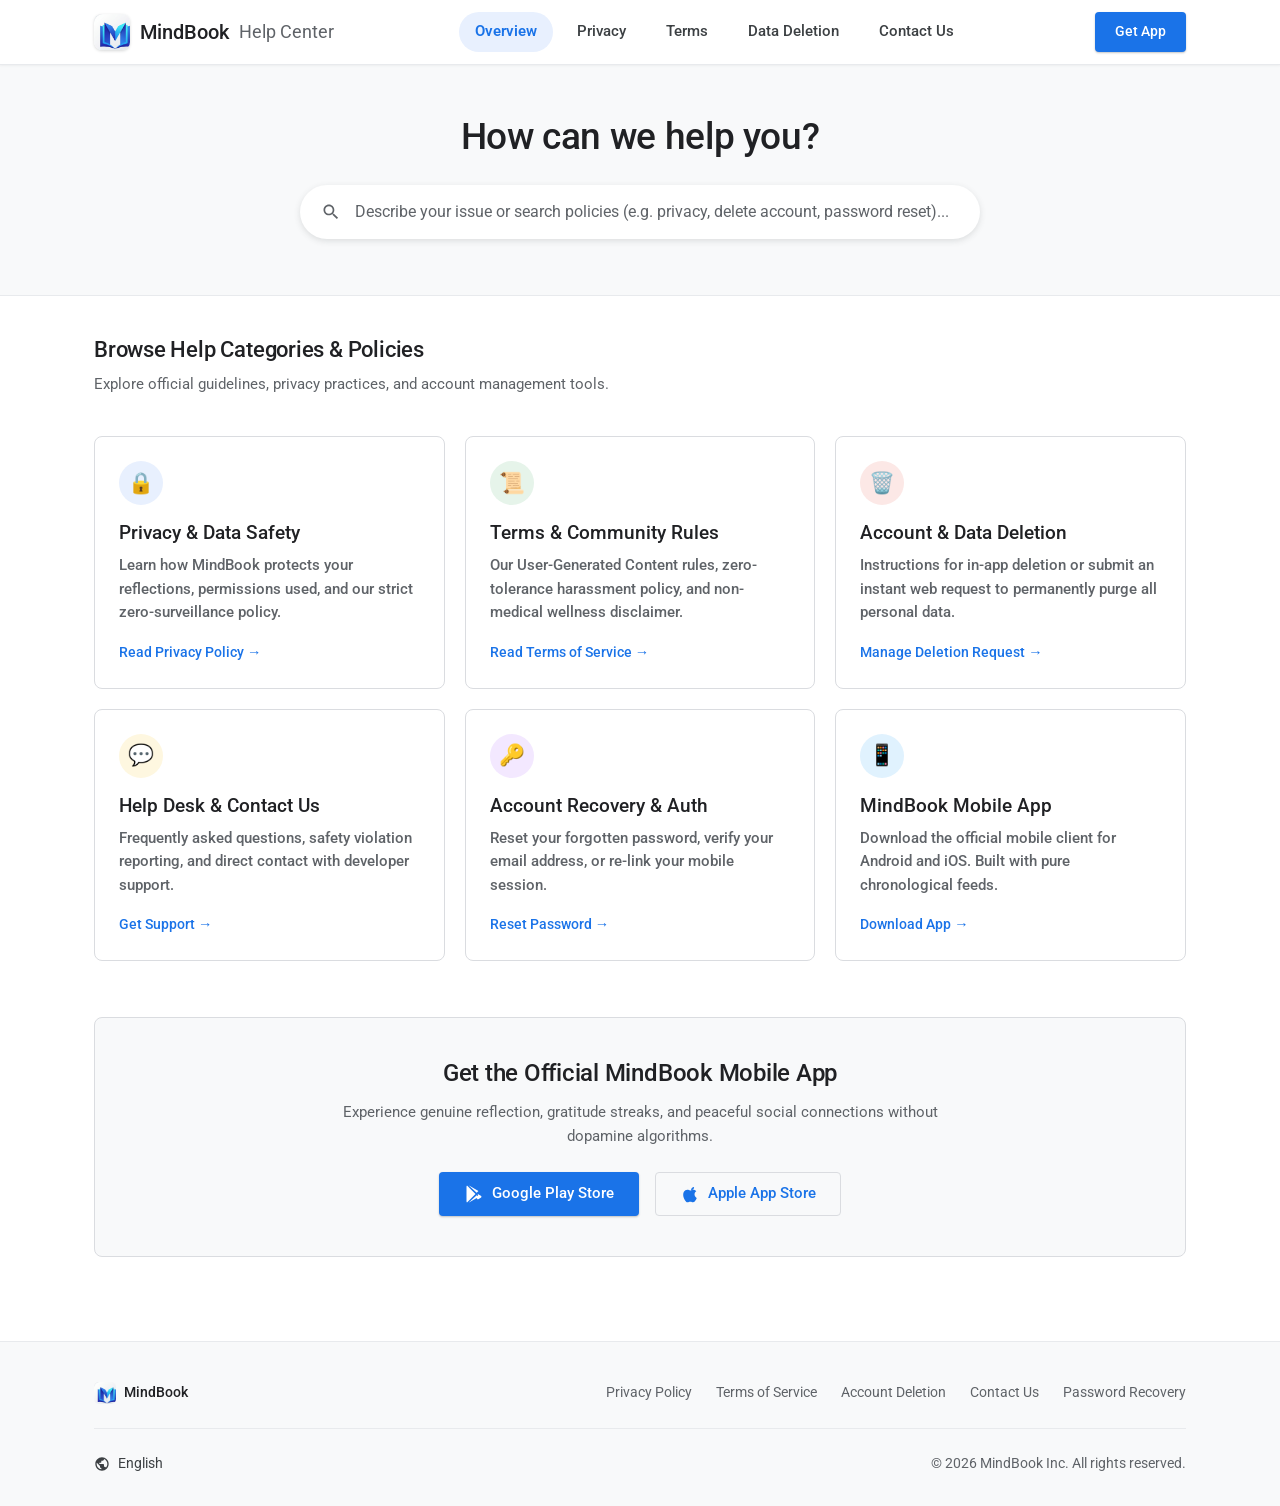
==== index.html @ 13ac07f5 "Deploy MindBook support, privacy policy, and Play Store compliance web pages" ====
<!DOCTYPE html>
<html lang="en">
<head>
  <meta charset="UTF-8">
  <meta name="viewport" content="width=device-width, initial-scale=1.0">
  <title>MindBook Help Center & Policies</title>
  <meta name="description" content="Official MindBook Help Center. Find answers, review privacy policies, manage your data, and contact developer support.">
  <link rel="stylesheet" href="assets/styles.css">
  <link rel="shortcut icon" href="assets/favicon.ico" type="image/x-icon">
  <link rel="icon" href="assets/favicon.png" type="image/png" sizes="32x32">
  <link rel="icon" href="assets/favicon-16x16.png" type="image/png" sizes="16x16">
  <link rel="apple-touch-icon" href="assets/apple-touch-icon.png" sizes="180x180">
</head>
<body>

  <!-- Google Support Navigation Bar -->
  <header class="google-nav">
    <div class="container nav-container">
      <div class="nav-left">
        <a href="index.html" class="brand-link">
          <img src="assets/mindbook_app_icon.png" alt="MindBook Icon" class="brand-icon">
          <span>MindBook</span>
          <span class="brand-hub-title">Help Center</span>
        </a>
      </div>

      <ul class="nav-links">
        <li class="nav-item"><a href="index.html" class="active">Overview</a></li>
        <li class="nav-item"><a href="privacy.html">Privacy</a></li>
        <li class="nav-item"><a href="terms.html">Terms</a></li>
        <li class="nav-item"><a href="delete-account.html">Data Deletion</a></li>
        <li class="nav-item"><a href="support.html">Contact Us</a></li>
      </ul>

      <div class="nav-actions">
        <a href="#app-download" class="btn-get-app">Get App</a>
        <button class="mobile-nav-toggle" aria-label="Toggle navigation">☰</button>
      </div>
    </div>
  </header>

  <!-- Google Help Search Hero -->
  <section class="hero-search-section">
    <div class="container">
      <h1>How can we help you?</h1>
      <div class="google-search-bar">
        <div class="google-search-inner">
          <svg class="search-icon-svg" viewBox="0 0 24 24"><path d="M15.5 14h-.79l-.28-.27C15.41 12.59 16 11.11 16 9.5 16 5.91 13.09 3 9.5 3S3 5.91 3 9.5 5.91 16 9.5 16c1.61 0 3.09-.59 4.23-1.57l.27.28v.79l5 4.99L20.49 19l-4.99-5zm-6 0C7.01 14 5 11.99 5 9.5S7.01 5 9.5 5 14 7.01 14 9.5 11.99 14 9.5 14z"/></svg>
          <input type="text" id="help-search-input" class="search-input" placeholder="Describe your issue or search policies (e.g. privacy, delete account, password reset)..." aria-label="Search help topics">
        </div>
      </div>
    </div>
  </section>

  <!-- Help Topics Grid -->
  <main class="container" style="padding-top: 40px; padding-bottom: 60px;">
    <h2 style="font-size: 1.35rem; margin-bottom: 8px;">Browse Help Categories & Policies</h2>
    <p style="color: var(--text-muted); font-size: 0.95rem; margin-bottom: 24px;">Explore official guidelines, privacy practices, and account management tools.</p>

    <div class="topic-grid">
      <!-- Card 1: Privacy Policy -->
      <a href="privacy.html" class="topic-card">
        <div class="topic-icon-wrap" style="color: var(--google-blue); background: var(--google-blue-surface);">🔒</div>
        <h3>Privacy & Data Safety</h3>
        <p>Learn how MindBook protects your reflections, permissions used, and our strict zero-surveillance policy.</p>
        <span class="topic-link-text">Read Privacy Policy &rarr;</span>
      </a>

      <!-- Card 2: Terms of Service -->
      <a href="terms.html" class="topic-card">
        <div class="topic-icon-wrap" style="color: var(--google-green); background: var(--google-green-surface);">📜</div>
        <h3>Terms & Community Rules</h3>
        <p>Our User-Generated Content rules, zero-tolerance harassment policy, and non-medical wellness disclaimer.</p>
        <span class="topic-link-text">Read Terms of Service &rarr;</span>
      </a>

      <!-- Card 3: Account Deletion -->
      <a href="delete-account.html" class="topic-card">
        <div class="topic-icon-wrap" style="color: var(--google-red); background: var(--google-red-surface);">🗑️</div>
        <h3>Account & Data Deletion</h3>
        <p>Instructions for in-app deletion or submit an instant web request to permanently purge all personal data.</p>
        <span class="topic-link-text">Manage Deletion Request &rarr;</span>
      </a>

      <!-- Card 4: Help & Contact Us -->
      <a href="support.html" class="topic-card">
        <div class="topic-icon-wrap" style="color: #F9AB00; background: #FEF7E0;">💬</div>
        <h3>Help Desk & Contact Us</h3>
        <p>Frequently asked questions, safety violation reporting, and direct contact with developer support.</p>
        <span class="topic-link-text">Get Support &rarr;</span>
      </a>

      <!-- Card 5: Account Recovery -->
      <a href="auth-callback.html" class="topic-card">
        <div class="topic-icon-wrap" style="color: #9333EA; background: #F3E8FF;">🔑</div>
        <h3>Account Recovery & Auth</h3>
        <p>Reset your forgotten password, verify your email address, or re-link your mobile session.</p>
        <span class="topic-link-text">Reset Password &rarr;</span>
      </a>

      <!-- Card 6: App Showcase -->
      <a href="#app-download" class="topic-card">
        <div class="topic-icon-wrap" style="color: #0284C7; background: #E0F2FE;">📱</div>
        <h3>MindBook Mobile App</h3>
        <p>Download the official mobile client for Android and iOS. Built with pure chronological feeds.</p>
        <span class="topic-link-text">Download App &rarr;</span>
      </a>
    </div>

    <!-- Google Play & App Store Download Section -->
    <div id="app-download" class="google-card" style="margin-top: 16px; background: #F8F9FA; border: 1px solid #DADCE0; text-align: center; padding: 40px 24px;">
      <h2 style="margin-bottom: 10px;">Get the Official MindBook Mobile App</h2>
      <p style="max-width: 600px; margin: 0 auto 24px; color: var(--text-muted);">
        Experience genuine reflection, gratitude streaks, and peaceful social connections without dopamine algorithms.
      </p>

      <div style="display: flex; justify-content: center; gap: 16px; flex-wrap: wrap;">
        <a href="javascript:void(0)" class="btn-google btn-google-primary" onclick="alert('Google Play release candidate build is currently in review.');">
          <svg style="width: 20px; height: 20px; fill: currentColor;" viewBox="0 0 24 24"><path d="M3.609 1.814L13.792 12 3.61 22.186c-.368-.337-.61-.83-.61-1.396V3.21c0-.566.242-1.059.61-1.396zM15.207 13.414l2.121 2.121-11.854 6.842 9.733-8.963zm0-2.828L5.474 1.621l11.854 6.842-2.121 2.123zm1.414 1.414l3.536 2.041c1.13.652 1.13 1.719 0 2.371l-3.536 2.041-2.122-2.122 2.122-2.331z"/></svg>
          Google Play Store
        </a>
        <a href="javascript:void(0)" class="btn-google btn-google-outlined" onclick="alert('iOS App Store release candidate build is scheduled.');">
          <svg style="width: 20px; height: 20px; fill: currentColor;" viewBox="0 0 24 24"><path d="M18.71 19.5c-.83 1.24-1.71 2.45-3.05 2.47-1.34.03-1.77-.79-3.29-.79-1.53 0-2 .77-3.27.82-1.31.05-2.3-1.32-3.14-2.53C4.25 17 2.94 12.45 4.7 9.39c.87-1.52 2.43-2.48 4.12-2.51 1.28-.02 2.5.87 3.29.87.78 0 2.26-1.07 3.81-.91.65.03 2.47.26 3.64 1.98-.09.06-2.17 1.28-2.15 3.81.03 3.02 2.65 4.03 2.68 4.04-.03.07-.42 1.44-1.38 2.83M15.97 6.37c.61-.75 1.04-1.8 0.92-2.85-.9.04-2 .6-2.65 1.35-.58.66-1.08 1.73-.95 2.76 1.01.08 2.07-.51 2.68-1.26z"/></svg>
          Apple App Store
        </a>
      </div>
    </div>
  </main>

  <!-- Google Support Minimal Footer -->
  <footer class="google-footer">
    <div class="container">
      <div class="footer-top">
        <div style="display: flex; align-items: center; gap: 8px;">
          <img src="assets/mindbook_app_icon.png" alt="MindBook" class="footer-brand-icon">
          <span style="font-weight: 500; color: var(--text-primary);">MindBook</span>
        </div>
        <ul class="footer-nav">
          <li><a href="privacy.html">Privacy Policy</a></li>
          <li><a href="terms.html">Terms of Service</a></li>
          <li><a href="delete-account.html">Account Deletion</a></li>
          <li><a href="support.html">Contact Us</a></li>
          <li><a href="auth-callback.html">Password Recovery</a></li>
        </ul>
      </div>

      <div class="footer-bottom">
        <div class="language-selector">
          <svg style="width: 16px; height: 16px; fill: currentColor;" viewBox="0 0 24 24"><path d="M12 2C6.48 2 2 6.48 2 12s4.48 10 10 10 10-4.48 10-10S17.52 2 12 2zm-1 17.93c-3.95-.49-7-3.85-7-7.93 0-.62.08-1.21.21-1.79L9 15v1c0 1.1.9 2 2 2v1.93zm6.9-2.54c-.26-.81-1-1.39-1.9-1.39h-1v-3c0-.55-.45-1-1-1H8v-2h2c.55 0 1-.45 1-1V7h2c1.1 0 2-.9 2-2v-.41c2.93 1.19 5 4.06 5 7.41 0 2.08-.8 3.97-2.1 5.46z"/></svg>
          <span>English</span>
        </div>
        <div>
          &copy; 2026 MindBook Inc. All rights reserved.
        </div>
      </div>
    </div>
  </footer>

  <script src="assets/main.js"></script>
</body>
</html>
---- assets/styles.css ----
/* ==========================================================================
   MINDBOOK OFFICIAL DESIGN SYSTEM — GOOGLE HELP & POLICY CENTER THEME
   Inspired by Google Support (support.google.com) & Material Design 3
   ========================================================================== */

@import url('https://fonts.googleapis.com/css2?family=Google+Sans:wght@400;500;700&family=Roboto:ital,wght@0,300;0,400;0,500;0,700;1,400&family=Google+Sans+Text:wght@400;500&display=swap');

:root {
  /* Google Core Colors */
  --google-blue: #1A73E8;
  --google-blue-hover: #174EA6;
  --google-blue-active: #185ABC;
  --google-blue-surface: #E8F0FE;
  
  --google-red: #D93025;
  --google-red-surface: #FCE8E6;
  
  --google-green: #1E8E3E;
  --google-green-surface: #E6F4EA;
  
  --google-yellow: #F9AB00;
  --google-yellow-surface: #FEF7E0;
  
  /* Neutral Surfaces & Backgrounds */
  --bg-page: #FFFFFF;
  --bg-subtle: #F8F9FA;
  --bg-card: #FFFFFF;
  --bg-hover: #F1F3F4;
  
  /* Borders */
  --border-light: #E8EAED;
  --border-color: #DADCE0;
  --border-focus: #1A73E8;
  
  /* Typography Colors */
  --text-primary: #202124;
  --text-secondary: #3C4043;
  --text-muted: #5F6368;
  --text-disabled: #80868B;
  
  /* Shadows */
  --shadow-sm: 0 1px 2px 0 rgba(60,64,67,0.3), 0 1px 3px 1px rgba(60,64,67,0.15);
  --shadow-md: 0 1px 3px 0 rgba(60,64,67,0.3), 0 4px 8px 3px rgba(60,64,67,0.15);
  --shadow-card: 0 1px 2px 0 rgba(60, 64, 67, 0.3), 0 2px 6px 2px rgba(60, 64, 67, 0.15);
  
  /* Radii */
  --radius-xs: 4px;
  --radius-sm: 8px;
  --radius-md: 12px;
  --radius-lg: 16px;
  --radius-pill: 9999px;
  
  --font-family: 'Google Sans', 'Roboto', -apple-system, BlinkMacSystemFont, 'Segoe UI', Arial, sans-serif;
  --font-text: 'Google Sans Text', 'Roboto', -apple-system, BlinkMacSystemFont, Arial, sans-serif;
  --max-w: 1140px;
  --transition: all 0.2s cubic-bezier(0.4, 0, 0.2, 1);
}

*, *::before, *::after {
  box-sizing: border-box;
  margin: 0;
  padding: 0;
}

html {
  scroll-behavior: smooth;
  color-scheme: light;
}

body {
  font-family: var(--font-text);
  background-color: var(--bg-page);
  color: var(--text-secondary);
  line-height: 1.6;
  font-size: 15px;
  -webkit-font-smoothing: antialiased;
  min-height: 100vh;
  display: flex;
  flex-direction: column;
}

/* Typography */
h1, h2, h3, h4, h5 {
  font-family: var(--font-family);
  color: var(--text-primary);
  font-weight: 500;
  line-height: 1.3;
}

h1 { font-size: 2.25rem; letter-spacing: -0.01em; }
h2 { font-size: 1.5rem; letter-spacing: -0.01em; }
h3 { font-size: 1.25rem; }
h4 { font-size: 1.05rem; }

p {
  color: var(--text-secondary);
  margin-bottom: 14px;
}

a {
  color: var(--google-blue);
  text-decoration: none;
  font-weight: 500;
  transition: var(--transition);
}

a:hover {
  text-decoration: underline;
  color: var(--google-blue-hover);
}

.container {
  width: 100%;
  max-width: var(--max-w);
  margin: 0 auto;
  padding: 0 24px;
}

/* ==========================================================================
   Google Support Navigation Bar
   ========================================================================== */
.google-nav {
  position: sticky;
  top: 0;
  width: 100%;
  background: #FFFFFF;
  border-bottom: 1px solid var(--border-light);
  z-index: 1000;
  box-shadow: 0 1px 2px rgba(60,64,67,0.06);
}

.nav-container {
  display: flex;
  align-items: center;
  justify-content: space-between;
  height: 64px;
}

.nav-left {
  display: flex;
  align-items: center;
  gap: 16px;
}

.brand-link {
  display: flex;
  align-items: center;
  gap: 10px;
  color: var(--text-primary) !important;
  text-decoration: none !important;
  font-family: var(--font-family);
  font-size: 1.25rem;
  font-weight: 500;
}

.brand-icon {
  width: 36px;
  height: 36px;
  border-radius: 8px;
  object-fit: cover;
  box-shadow: 0 1px 3px rgba(60, 64, 67, 0.2);
  flex-shrink: 0;
  display: block;
}

.footer-brand-icon {
  width: 22px;
  height: 22px;
  border-radius: 5px;
  object-fit: cover;
  display: inline-block;
  vertical-align: middle;
}

.brand-hub-title {
  color: var(--text-muted);
  font-weight: 400;
  font-size: 1.15rem;
}

.nav-links {
  display: flex;
  align-items: center;
  gap: 8px;
  list-style: none;
}

.nav-item a {
  display: inline-flex;
  align-items: center;
  gap: 6px;
  padding: 8px 16px;
  border-radius: var(--radius-pill);
  font-size: 0.92rem;
  color: var(--text-secondary);
  font-weight: 500;
  text-decoration: none !important;
  transition: var(--transition);
}

.nav-item a:hover {
  background-color: var(--bg-hover);
  color: var(--text-primary);
}

.nav-item a.active {
  background-color: var(--google-blue-surface);
  color: var(--google-blue);
  font-weight: 600;
}

.nav-actions {
  display: flex;
  align-items: center;
  gap: 12px;
}

.btn-get-app {
  background-color: var(--google-blue);
  color: #FFFFFF !important;
  padding: 8px 20px;
  border-radius: var(--radius-xs);
  font-size: 0.9rem;
  font-weight: 500;
  display: inline-flex;
  align-items: center;
  gap: 8px;
  border: none;
  cursor: pointer;
  transition: var(--transition);
  text-decoration: none !important;
  box-shadow: 0 1px 2px rgba(60,64,67,0.3);
}

.btn-get-app:hover {
  background-color: var(--google-blue-hover);
  box-shadow: 0 1px 3px 1px rgba(60,64,67,0.15);
}

.mobile-nav-toggle {
  display: none;
  background: none;
  border: none;
  font-size: 1.5rem;
  color: var(--text-muted);
  cursor: pointer;
  padding: 6px;
}

/* ==========================================================================
   Google Search Hero Section
   ========================================================================== */
.hero-search-section {
  background: var(--bg-subtle);
  border-bottom: 1px solid var(--border-light);
  padding: 48px 0 56px;
  text-align: center;
}

.hero-search-section h1 {
  font-size: 2.3rem;
  margin-bottom: 24px;
  color: var(--text-primary);
}

.google-search-bar {
  max-width: 680px;
  margin: 0 auto;
  position: relative;
  box-shadow: 0 2px 6px rgba(60,64,67,0.15);
  border-radius: var(--radius-pill);
  background: #FFFFFF;
  border: 1px solid transparent;
  transition: var(--transition);
}

.google-search-bar:focus-within {
  box-shadow: 0 1px 6px rgba(32,33,36,0.28);
  border-color: rgba(223,225,229,0);
}

.google-search-inner {
  display: flex;
  align-items: center;
  padding: 0 20px;
  height: 52px;
}

.search-icon-svg {
  width: 20px;
  height: 20px;
  fill: var(--text-muted);
  margin-right: 14px;
}

.search-input {
  flex: 1;
  border: none;
  outline: none;
  font-family: inherit;
  font-size: 1rem;
  color: var(--text-primary);
  background: transparent;
}

.search-input::placeholder {
  color: var(--text-muted);
}

/* ==========================================================================
   Breadcrumb Bar (Google Style)
   ========================================================================== */
.breadcrumb-bar {
  padding: 16px 0 8px;
  font-size: 0.88rem;
  color: var(--text-muted);
}

.breadcrumb-list {
  display: flex;
  align-items: center;
  gap: 8px;
  list-style: none;
  flex-wrap: wrap;
}

.breadcrumb-list a {
  color: var(--text-muted);
  text-decoration: none;
}

.breadcrumb-list a:hover {
  color: var(--google-blue);
  text-decoration: underline;
}

.breadcrumb-separator {
  color: var(--text-disabled);
  font-size: 0.8rem;
}

/* ==========================================================================
   Two-Column Article Layout (Google Help / Google Policies)
   ========================================================================== */
.article-layout {
  display: grid;
  grid-template-columns: 240px 1fr;
  gap: 48px;
  padding: 24px 0 64px;
  align-items: start;
}

.article-sidebar {
  position: sticky;
  top: 88px;
}

.sidebar-title {
  font-size: 0.82rem;
  text-transform: uppercase;
  letter-spacing: 0.05em;
  color: var(--text-muted);
  font-weight: 700;
  margin-bottom: 12px;
  padding-left: 12px;
}

.sidebar-nav {
  list-style: none;
  display: flex;
  flex-direction: column;
  gap: 2px;
}

.sidebar-link {
  display: block;
  padding: 8px 14px;
  border-radius: var(--radius-xs);
  color: var(--text-secondary);
  font-size: 0.9rem;
  font-weight: 400;
  text-decoration: none !important;
  border-left: 3px solid transparent;
  transition: var(--transition);
}

.sidebar-link:hover {
  background-color: var(--bg-hover);
  color: var(--text-primary);
}

.sidebar-link.active {
  background-color: var(--google-blue-surface);
  color: var(--google-blue);
  font-weight: 500;
  border-left-color: var(--google-blue);
}

/* Article Body */
.article-main {
  max-width: 820px;
}

.article-header {
  margin-bottom: 32px;
}

.article-header h1 {
  font-size: 2.2rem;
  margin-bottom: 12px;
  color: var(--text-primary);
}

.article-meta {
  display: flex;
  align-items: center;
  gap: 16px;
  font-size: 0.88rem;
  color: var(--text-muted);
  padding-bottom: 20px;
  border-bottom: 1px solid var(--border-light);
}

.article-body section {
  margin-bottom: 36px;
}

.article-body h2 {
  font-size: 1.45rem;
  color: var(--text-primary);
  margin: 36px 0 16px;
  padding-bottom: 8px;
  border-bottom: 1px solid var(--border-light);
}

.article-body h2:first-of-type {
  margin-top: 0;
}

.article-body h3 {
  font-size: 1.15rem;
  color: var(--text-primary);
  margin: 22px 0 10px;
}

.article-body p, .article-body li {
  font-size: 0.98rem;
  line-height: 1.7;
  color: var(--text-secondary);
  margin-bottom: 14px;
}

.article-body ul, .article-body ol {
  padding-left: 28px;
  margin-bottom: 20px;
}

.article-body li {
  margin-bottom: 8px;
}

/* Google Style Alert / Callout Boxes */
.google-callout {
  display: flex;
  gap: 16px;
  padding: 18px 20px;
  border-radius: var(--radius-sm);
  background: var(--google-blue-surface);
  border-left: 4px solid var(--google-blue);
  margin: 24px 0;
}

.google-callout.warning {
  background: var(--google-yellow-surface);
  border-left-color: var(--google-yellow);
}

.google-callout.danger {
  background: var(--google-red-surface);
  border-left-color: var(--google-red);
}

.google-callout.success {
  background: var(--google-green-surface);
  border-left-color: var(--google-green);
}

.callout-icon {
  font-size: 1.3rem;
  line-height: 1;
}

.callout-content {
  font-size: 0.94rem;
  color: var(--text-primary);
}

.callout-content p {
  margin: 0;
  color: var(--text-primary);
}

/* ==========================================================================
   Google Topic Cards Grid (Help Center Homepage)
   ========================================================================== */
.topic-grid {
  display: grid;
  grid-template-columns: repeat(auto-fit, minmax(320px, 1fr));
  gap: 20px;
  margin: 40px 0 56px;
}

.topic-card {
  background: #FFFFFF;
  border: 1px solid var(--border-color);
  border-radius: var(--radius-sm);
  padding: 24px;
  transition: var(--transition);
  display: flex;
  flex-direction: column;
  text-decoration: none !important;
  color: inherit !important;
}

.topic-card:hover {
  box-shadow: var(--shadow-card);
  border-color: transparent;
  transform: translateY(-2px);
}

.topic-icon-wrap {
  width: 44px;
  height: 44px;
  border-radius: 50%;
  background: var(--google-blue-surface);
  display: flex;
  align-items: center;
  justify-content: center;
  margin-bottom: 16px;
  font-size: 1.3rem;
  color: var(--google-blue);
}

.topic-card h3 {
  font-size: 1.2rem;
  color: var(--text-primary);
  margin-bottom: 8px;
}

.topic-card p {
  font-size: 0.92rem;
  color: var(--text-muted);
  margin-bottom: 16px;
  flex: 1;
}

.topic-link-text {
  font-size: 0.9rem;
  font-weight: 500;
  color: var(--google-blue);
  display: inline-flex;
  align-items: center;
  gap: 4px;
}

/* ==========================================================================
   Google Accordion (FAQs)
   ========================================================================== */
.google-accordion {
  border: 1px solid var(--border-color);
  border-radius: var(--radius-sm);
  overflow: hidden;
  margin: 24px 0;
}

.accordion-item {
  border-bottom: 1px solid var(--border-light);
}

.accordion-item:last-child {
  border-bottom: none;
}

.accordion-header {
  width: 100%;
  background: #FFFFFF;
  border: none;
  padding: 18px 24px;
  text-align: left;
  display: flex;
  justify-content: space-between;
  align-items: center;
  cursor: pointer;
  font-family: var(--font-family);
  font-size: 1rem;
  font-weight: 500;
  color: var(--text-primary);
  transition: var(--transition);
}

.accordion-header:hover {
  background-color: var(--bg-hover);
}

.accordion-chevron {
  width: 20px;
  height: 20px;
  fill: var(--text-muted);
  transition: transform 0.25s ease;
}

.accordion-item.open .accordion-chevron {
  transform: rotate(180deg);
}

.accordion-body {
  display: none;
  padding: 16px 24px 24px;
  background: #FFFFFF;
  color: var(--text-secondary);
  font-size: 0.95rem;
  line-height: 1.7;
}

.accordion-item.open .accordion-body {
  display: block;
}

/* ==========================================================================
   Google Forms & Inputs (Account Deletion & Support)
   ========================================================================== */
.google-card {
  background: #FFFFFF;
  border: 1px solid var(--border-color);
  border-radius: var(--radius-sm);
  padding: 32px;
  margin-bottom: 24px;
}

.form-group {
  margin-bottom: 24px;
  text-align: left;
}

.form-label {
  display: block;
  font-size: 0.88rem;
  font-weight: 500;
  color: var(--text-primary);
  margin-bottom: 8px;
}

.form-control {
  width: 100%;
  height: 48px;
  border: 1px solid var(--border-color);
  border-radius: var(--radius-xs);
  padding: 0 16px;
  font-family: inherit;
  font-size: 0.95rem;
  color: var(--text-primary);
  background: #FFFFFF;
  transition: var(--transition);
}

.form-control:focus {
  outline: none;
  border-color: var(--google-blue);
  box-shadow: 0 0 0 1px var(--google-blue);
}

textarea.form-control {
  height: auto;
  min-height: 120px;
  padding: 12px 16px;
  resize: vertical;
}

.btn-google {
  display: inline-flex;
  align-items: center;
  justify-content: center;
  gap: 8px;
  height: 44px;
  padding: 0 24px;
  border-radius: var(--radius-xs);
  font-family: var(--font-family);
  font-size: 0.92rem;
  font-weight: 500;
  cursor: pointer;
  border: 1px solid transparent;
  transition: var(--transition);
}

.btn-google-primary {
  background-color: var(--google-blue);
  color: #FFFFFF;
  box-shadow: 0 1px 2px rgba(60,64,67,0.3);
}

.btn-google-primary:hover {
  background-color: var(--google-blue-hover);
  box-shadow: 0 1px 3px 1px rgba(60,64,67,0.15);
}

.btn-google-danger {
  background-color: var(--google-red);
  color: #FFFFFF;
}

.btn-google-danger:hover {
  background-color: #B31412;
}

.btn-google-outlined {
  background-color: transparent;
  border-color: var(--border-color);
  color: var(--google-blue);
}

.btn-google-outlined:hover {
  background-color: var(--google-blue-surface);
  border-color: transparent;
}

/* ==========================================================================
   Google "Was this helpful?" Feedback Widget
   ========================================================================== */
.helpful-widget {
  margin-top: 48px;
  padding: 24px;
  border: 1px solid var(--border-light);
  border-radius: var(--radius-sm);
  background: var(--bg-subtle);
  display: flex;
  align-items: center;
  justify-content: space-between;
  flex-wrap: wrap;
  gap: 16px;
}

.helpful-text {
  font-size: 0.95rem;
  font-weight: 500;
  color: var(--text-primary);
}

.helpful-buttons {
  display: flex;
  gap: 12px;
}

.btn-feedback {
  padding: 8px 20px;
  border-radius: var(--radius-xs);
  background: #FFFFFF;
  border: 1px solid var(--border-color);
  color: var(--google-blue);
  font-size: 0.9rem;
  font-weight: 500;
  cursor: pointer;
  transition: var(--transition);
}

.btn-feedback:hover {
  background: var(--google-blue-surface);
  border-color: var(--google-blue);
}

/* ==========================================================================
   Google Support Minimal Footer
   ========================================================================== */
.google-footer {
  margin-top: auto;
  background: var(--bg-subtle);
  border-top: 1px solid var(--border-light);
  padding: 40px 0 32px;
  font-size: 0.85rem;
  color: var(--text-muted);
}

.footer-top {
  display: flex;
  justify-content: space-between;
  align-items: center;
  padding-bottom: 24px;
  border-bottom: 1px solid var(--border-light);
  flex-wrap: wrap;
  gap: 16px;
}

.footer-nav {
  display: flex;
  gap: 24px;
  list-style: none;
  flex-wrap: wrap;
}

.footer-nav a {
  color: var(--text-muted);
  font-weight: 400;
}

.footer-nav a:hover {
  color: var(--google-blue);
}

.footer-bottom {
  display: flex;
  justify-content: space-between;
  align-items: center;
  padding-top: 24px;
  flex-wrap: wrap;
  gap: 16px;
}

.language-selector {
  display: flex;
  align-items: center;
  gap: 8px;
  color: var(--text-secondary);
}

/* Responsive */
@media (max-width: 860px) {
  .article-layout {
    grid-template-columns: 1fr;
  }
  .article-sidebar {
    display: none;
  }
  .nav-links {
    display: none;
  }
  .mobile-nav-toggle {
    display: block;
  }
}
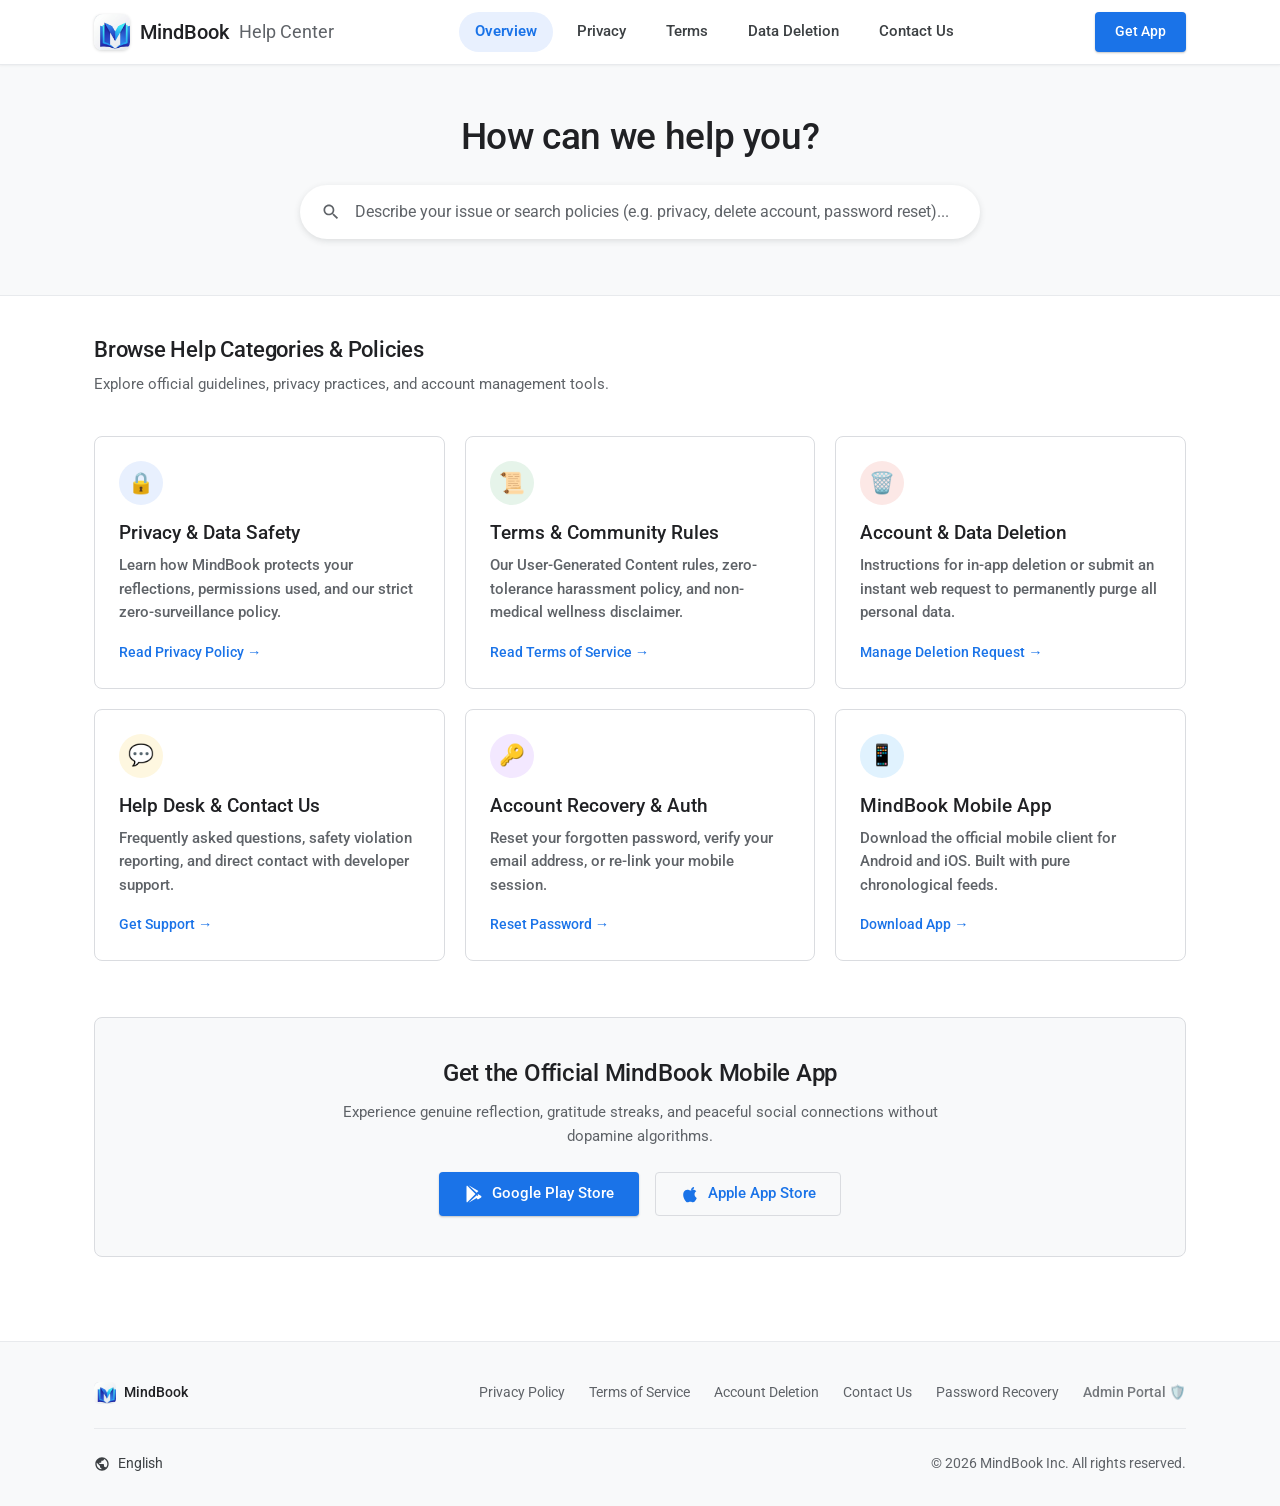
==== commit fdfc9b4d: "Add Admin Portal link in website footer" ====
--- a/index.html
+++ b/index.html
@@ -141,6 +141,7 @@
           <li><a href="delete-account.html">Account Deletion</a></li>
           <li><a href="support.html">Contact Us</a></li>
           <li><a href="auth-callback.html">Password Recovery</a></li>
+          <li><a href="/admin" style="opacity: 0.85; font-weight: 500;">Admin Portal 🛡️</a></li>
         </ul>
       </div>
 
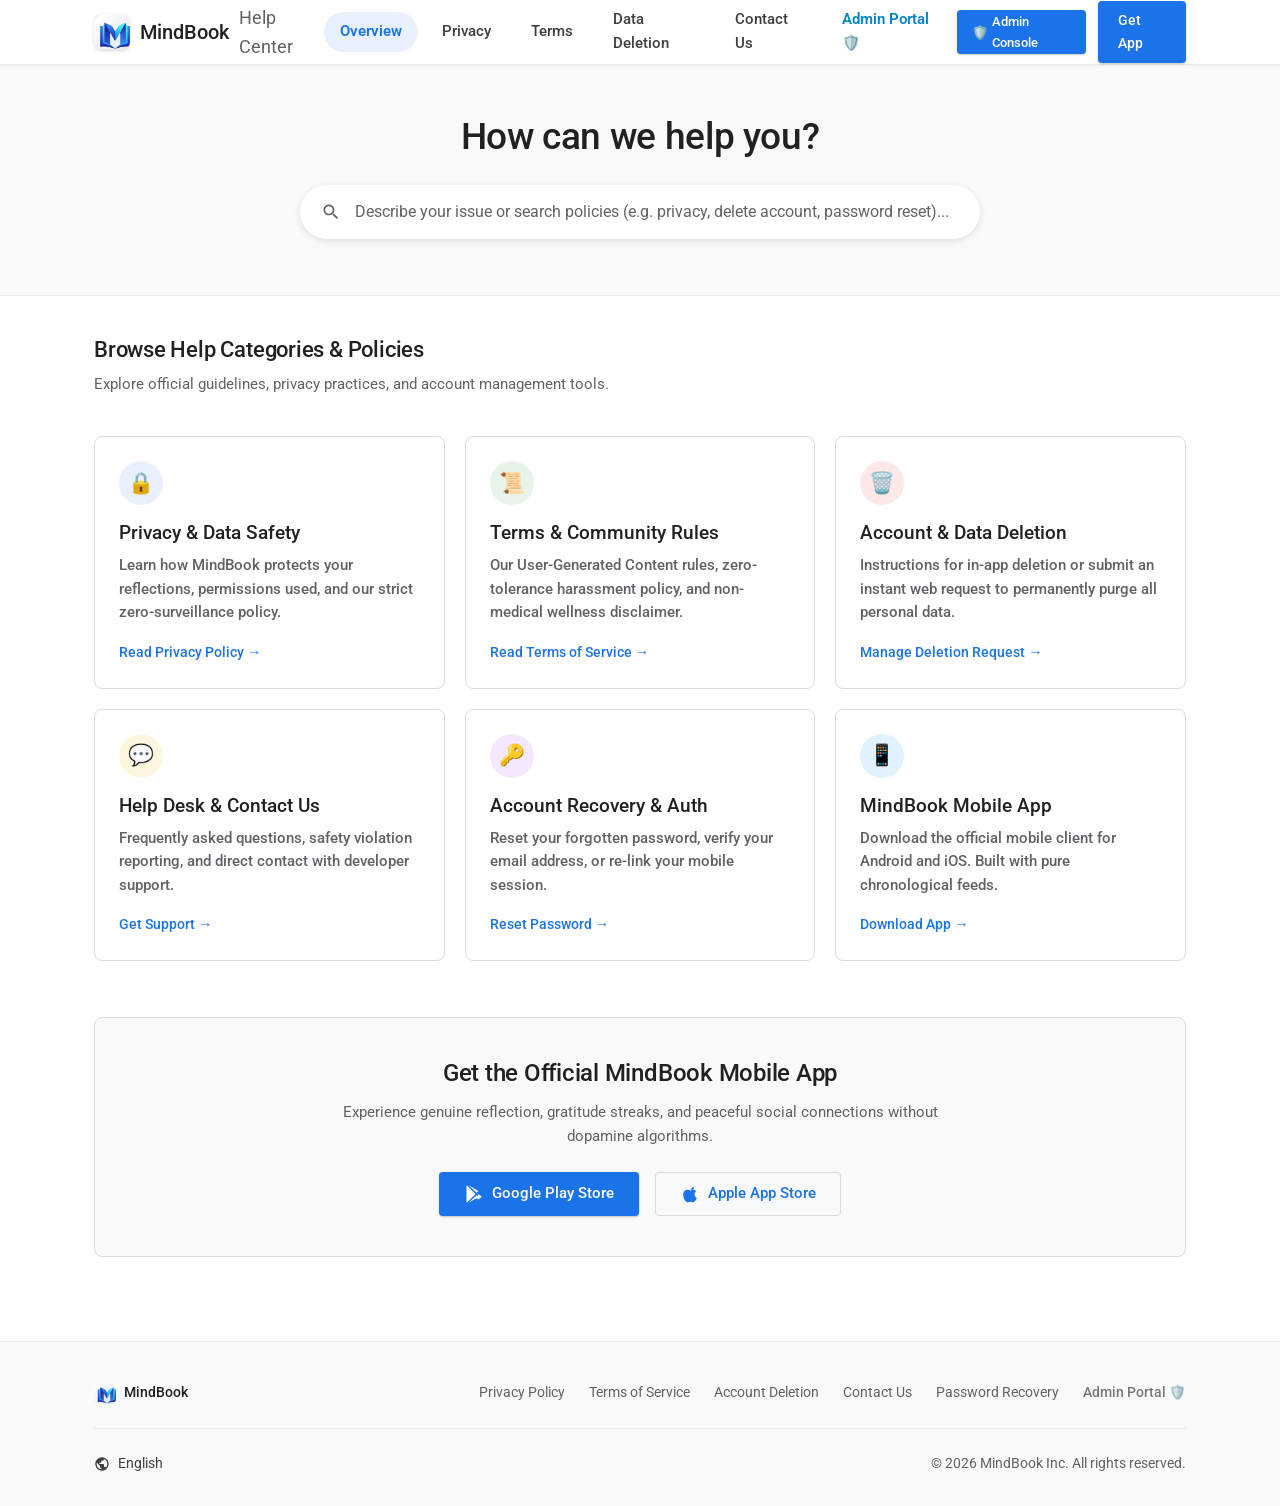
==== commit 12a0b259: "Add Admin Console button to website top navigation" ====
--- a/index.html
+++ b/index.html
@@ -30,9 +30,13 @@
         <li class="nav-item"><a href="terms.html">Terms</a></li>
         <li class="nav-item"><a href="delete-account.html">Data Deletion</a></li>
         <li class="nav-item"><a href="support.html">Contact Us</a></li>
+        <li class="nav-item"><a href="/admin" style="color: #0284c7; font-weight: 600;">Admin Portal 🛡️</a></li>
       </ul>
 
       <div class="nav-actions">
+        <a href="/admin" class="btn-google btn-google-primary" style="padding: 6px 14px; font-size: 0.82rem; text-decoration: none; display: inline-flex; align-items: center; gap: 4px;">
+          <span>🛡️</span> Admin Console
+        </a>
         <a href="#app-download" class="btn-get-app">Get App</a>
         <button class="mobile-nav-toggle" aria-label="Toggle navigation">☰</button>
       </div>
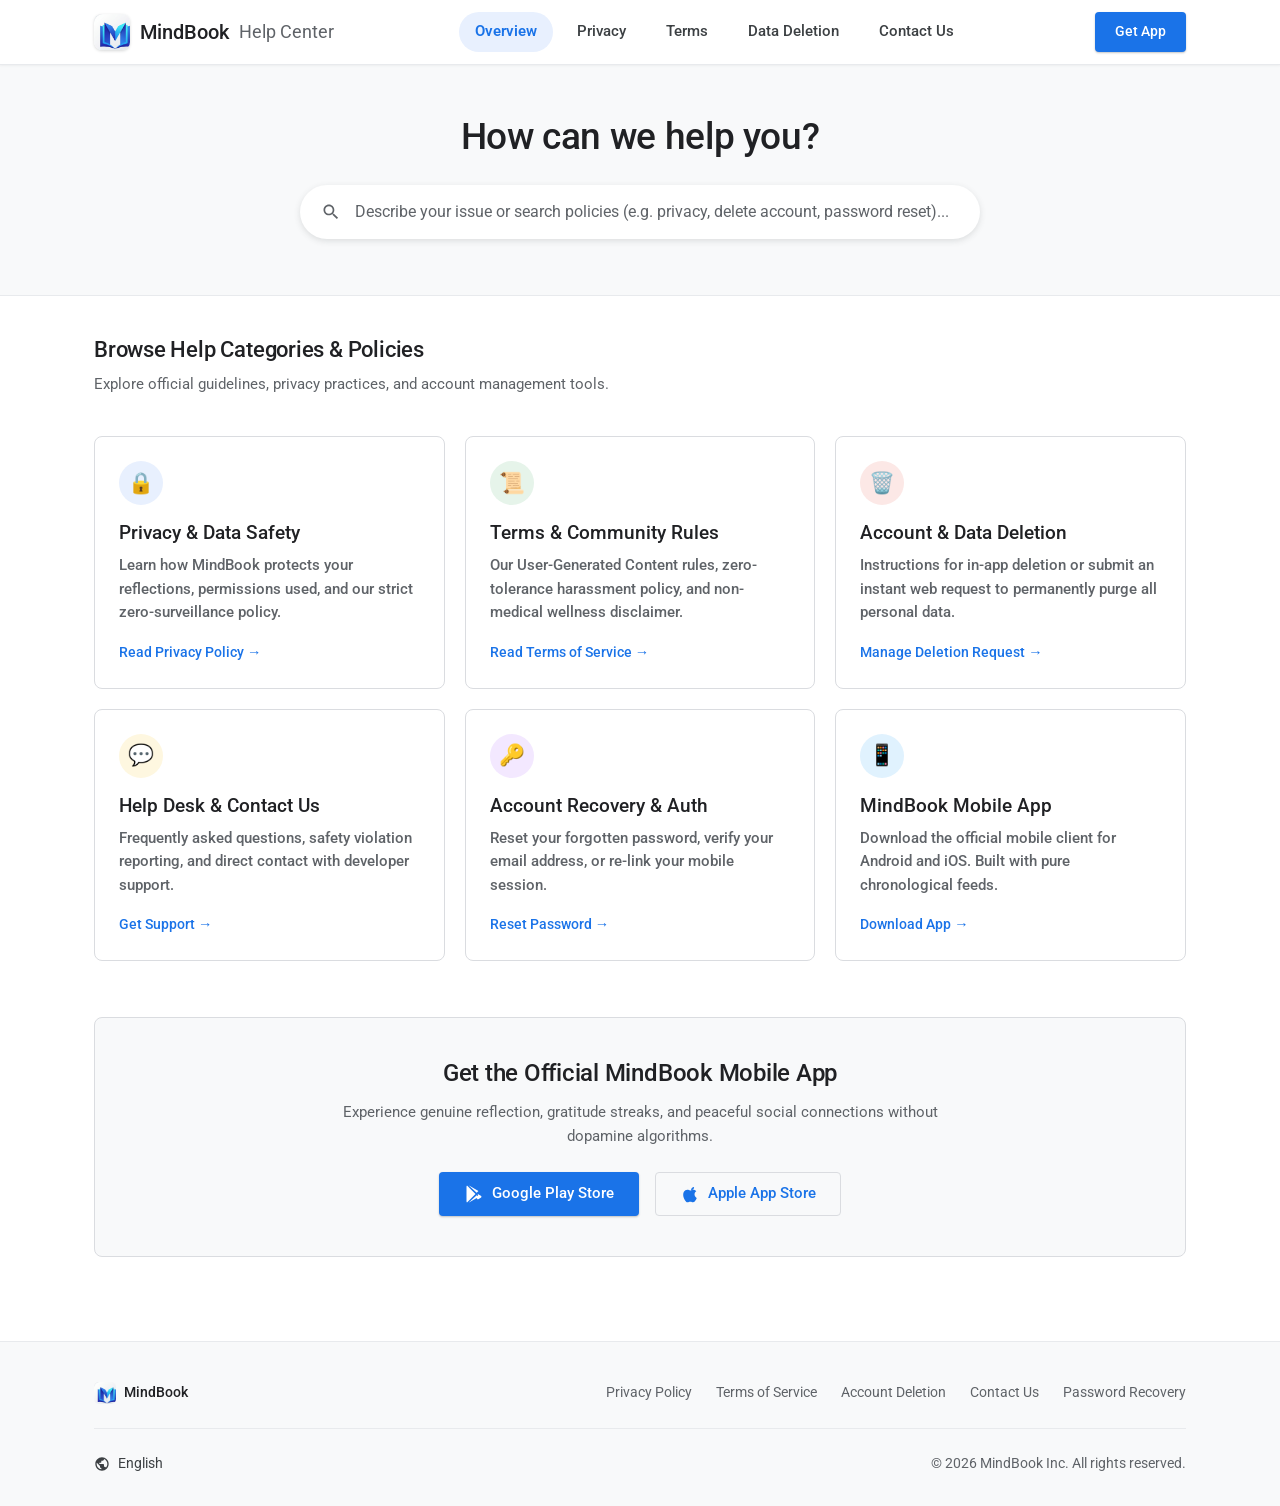
==== commit 789d17cb: "fix(atlas): adjust header layout & text wrapping, enable 100% live Supabase data, and remove public " ====
--- a/index.html
+++ b/index.html
@@ -30,13 +30,9 @@
         <li class="nav-item"><a href="terms.html">Terms</a></li>
         <li class="nav-item"><a href="delete-account.html">Data Deletion</a></li>
         <li class="nav-item"><a href="support.html">Contact Us</a></li>
-        <li class="nav-item"><a href="/admin" style="color: #0284c7; font-weight: 600;">Admin Portal 🛡️</a></li>
       </ul>
 
       <div class="nav-actions">
-        <a href="/admin" class="btn-google btn-google-primary" style="padding: 6px 14px; font-size: 0.82rem; text-decoration: none; display: inline-flex; align-items: center; gap: 4px;">
-          <span>🛡️</span> Admin Console
-        </a>
         <a href="#app-download" class="btn-get-app">Get App</a>
         <button class="mobile-nav-toggle" aria-label="Toggle navigation">☰</button>
       </div>
@@ -145,7 +141,6 @@
           <li><a href="delete-account.html">Account Deletion</a></li>
           <li><a href="support.html">Contact Us</a></li>
           <li><a href="auth-callback.html">Password Recovery</a></li>
-          <li><a href="/admin" style="opacity: 0.85; font-weight: 500;">Admin Portal 🛡️</a></li>
         </ul>
       </div>
 
--- a/assets/styles.css
+++ b/assets/styles.css
@@ -821,7 +821,14 @@
   color: var(--text-secondary);
 }
 
-/* Responsive */
+/* ==================== RESPONSIVE ENHANCEMENTS ==================== */
+@media (max-width: 1200px) {
+  .container {
+    max-width: 95%;
+    padding: 0 20px;
+  }
+}
+
 @media (max-width: 860px) {
   .article-layout {
     grid-template-columns: 1fr;
@@ -835,4 +842,36 @@
   .mobile-nav-toggle {
     display: block;
   }
-}
+  .hero-search-section {
+    padding: 48px 16px;
+  }
+}
+
+@media (max-width: 600px) {
+  .container {
+    padding: 0 16px;
+  }
+  .hero-search-section h1 {
+    font-size: 1.65rem;
+  }
+  .topic-grid {
+    grid-template-columns: 1fr;
+    gap: 16px;
+  }
+  .google-search-bar {
+    width: 100%;
+  }
+  .footer-top, .footer-bottom {
+    flex-direction: column;
+    align-items: flex-start;
+    gap: 16px;
+  }
+  .footer-nav {
+    flex-direction: column;
+    gap: 12px;
+  }
+  .helpful-widget {
+    flex-direction: column;
+    align-items: flex-start;
+  }
+}
